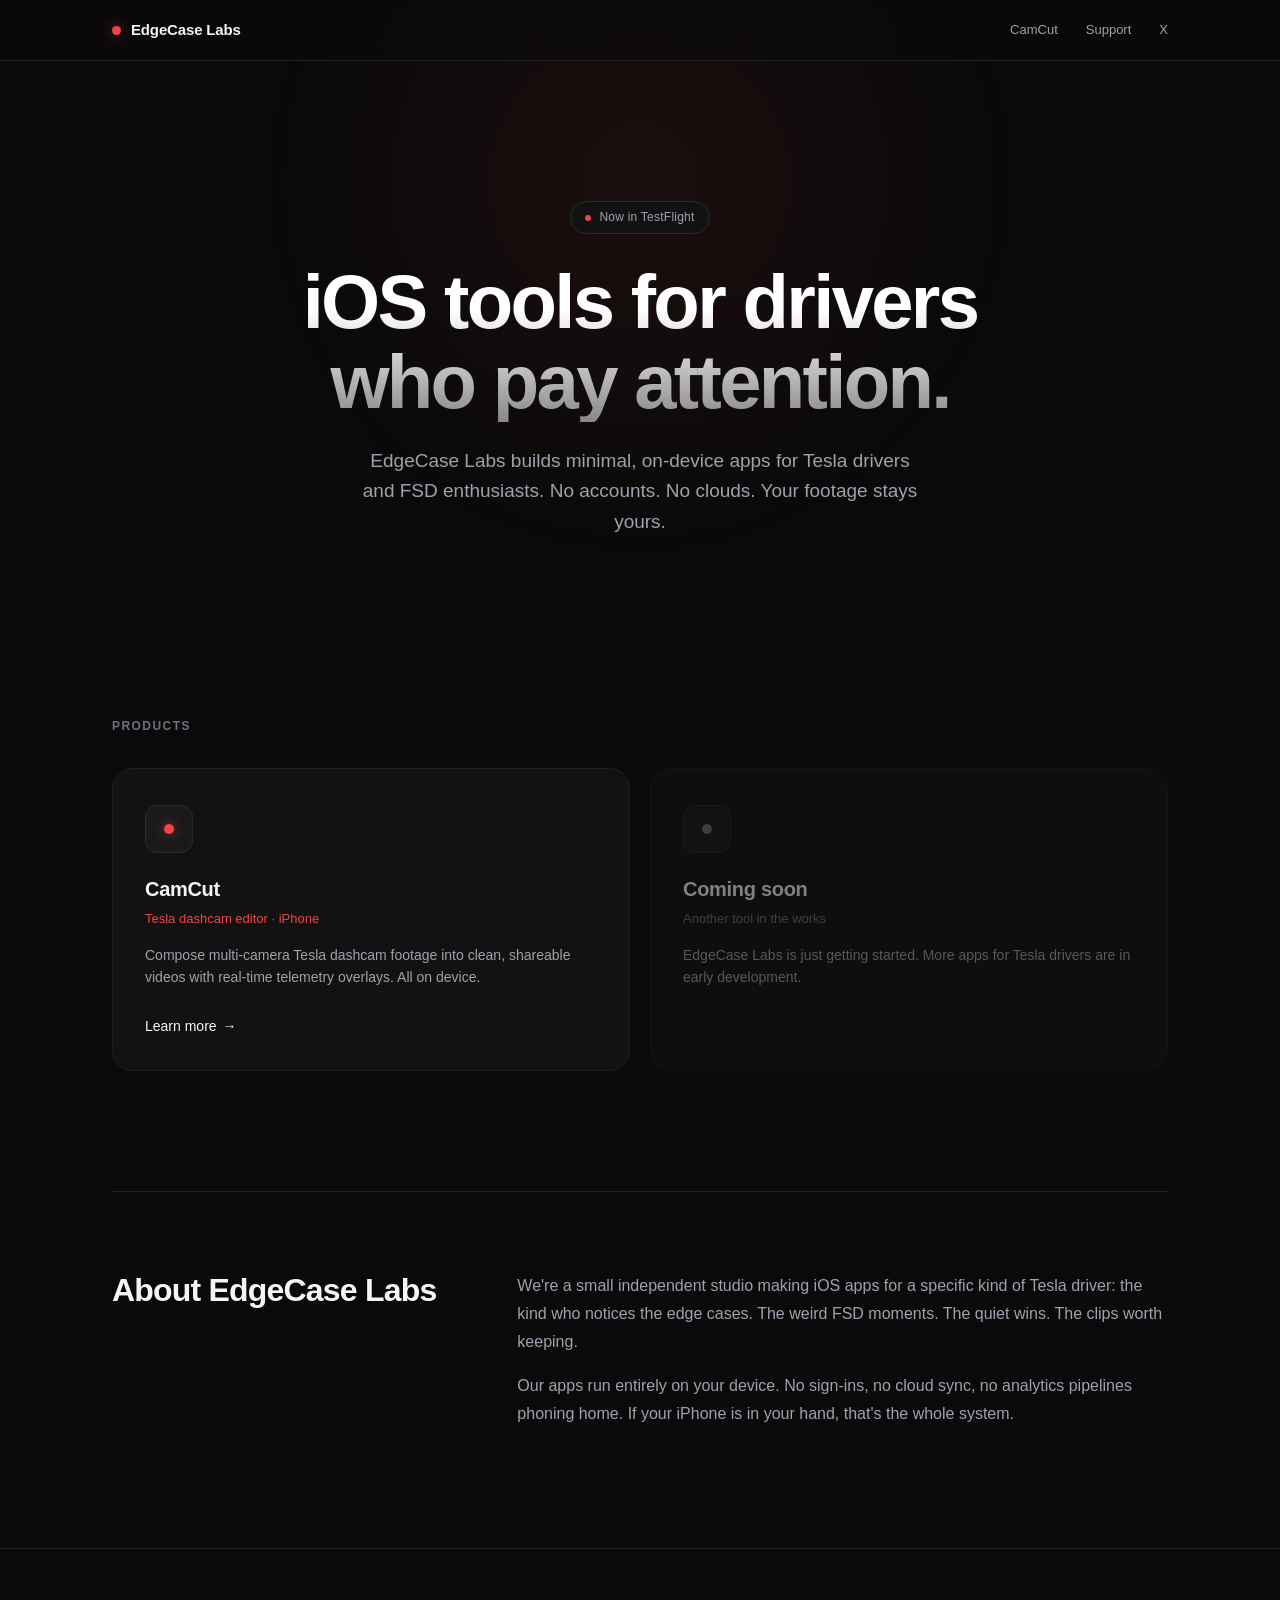
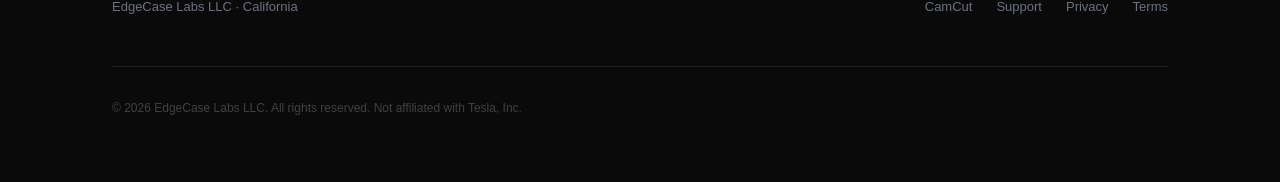
==== index.html @ 7730d458 "Initial site: EdgeCase Labs + CamCut product page - Studio landing at / - CamCut product page at /ca" ====
<!DOCTYPE html>
<html lang="en">
<head>
  <meta charset="UTF-8">
  <meta name="viewport" content="width=device-width, initial-scale=1.0">
  <title>EdgeCase Labs — iOS tools for Tesla drivers</title>
  <meta name="description" content="EdgeCase Labs builds minimal, on-device iOS apps for Tesla drivers and FSD enthusiasts. Makers of CamCut.">

  <meta property="og:title" content="EdgeCase Labs">
  <meta property="og:description" content="iOS tools for Tesla drivers and FSD enthusiasts.">
  <meta property="og:type" content="website">
  <meta property="og:url" content="https://edgecaselabs.app">

  <style>
    *, *::before, *::after { box-sizing: border-box; margin: 0; padding: 0; }
    :root {
      --bg: #0a0a0a;
      --surface: #121212;
      --surface-hover: #171717;
      --border: #1f1f1f;
      --border-strong: #2a2a2a;
      --text: #f5f5f5;
      --text-dim: #9ca3af;
      --text-faint: #6b7280;
      --accent: #ef4444;
      --accent-dim: #dc2626;
    }
    html, body { background: var(--bg); color: var(--text); }
    body {
      font-family: -apple-system, BlinkMacSystemFont, "SF Pro Display", "Inter", "Segoe UI", Helvetica, Arial, sans-serif;
      font-size: 16px;
      line-height: 1.6;
      -webkit-font-smoothing: antialiased;
      text-rendering: optimizeLegibility;
      overflow-x: hidden;
    }
    a { color: var(--text); text-decoration: none; transition: color 0.15s; }
    a:hover { color: var(--accent); }

    /* Ambient background glow */
    body::before {
      content: "";
      position: fixed;
      top: -30%;
      left: 50%;
      transform: translateX(-50%);
      width: 900px;
      height: 900px;
      background: radial-gradient(circle, rgba(239, 68, 68, 0.08) 0%, rgba(239, 68, 68, 0) 60%);
      pointer-events: none;
      z-index: 0;
    }

    /* NAV */
    nav.top {
      position: sticky;
      top: 0;
      z-index: 10;
      backdrop-filter: saturate(180%) blur(20px);
      -webkit-backdrop-filter: saturate(180%) blur(20px);
      background: rgba(10, 10, 10, 0.72);
      border-bottom: 1px solid var(--border);
    }
    .nav-inner {
      max-width: 1120px;
      margin: 0 auto;
      padding: 0 32px;
      display: flex;
      align-items: center;
      justify-content: space-between;
      height: 60px;
    }
    .brand {
      display: flex;
      align-items: center;
      gap: 10px;
      font-size: 15px;
      font-weight: 600;
      letter-spacing: -0.01em;
    }
    .brand-dot {
      width: 9px;
      height: 9px;
      border-radius: 50%;
      background: var(--accent);
      box-shadow: 0 0 16px rgba(239, 68, 68, 0.6);
    }
    .nav-links { display: flex; gap: 28px; }
    .nav-links a {
      font-size: 13px;
      color: var(--text-dim);
      font-weight: 500;
    }
    .nav-links a:hover { color: var(--text); }

    /* Container */
    .wrap {
      max-width: 1120px;
      margin: 0 auto;
      padding: 0 32px;
      position: relative;
      z-index: 1;
    }

    /* Hero */
    .hero {
      padding: 140px 0 100px;
      text-align: center;
    }
    .hero-eyebrow {
      display: inline-flex;
      align-items: center;
      gap: 8px;
      padding: 6px 14px;
      background: var(--surface);
      border: 1px solid var(--border-strong);
      border-radius: 980px;
      font-size: 12px;
      color: var(--text-dim);
      letter-spacing: 0.02em;
      margin-bottom: 28px;
    }
    .hero-eyebrow .pulse {
      width: 6px;
      height: 6px;
      border-radius: 50%;
      background: var(--accent);
      animation: pulse 2s ease-in-out infinite;
    }
    @keyframes pulse {
      0%, 100% { opacity: 1; transform: scale(1); }
      50% { opacity: 0.5; transform: scale(0.8); }
    }
    h1.hero-title {
      font-size: clamp(44px, 7vw, 76px);
      font-weight: 700;
      line-height: 1.05;
      letter-spacing: -0.035em;
      margin-bottom: 24px;
      background: linear-gradient(180deg, #ffffff 30%, #888888 100%);
      -webkit-background-clip: text;
      -webkit-text-fill-color: transparent;
      background-clip: text;
    }
    .hero-sub {
      font-size: clamp(16px, 2vw, 19px);
      color: var(--text-dim);
      max-width: 560px;
      margin: 0 auto 40px;
      line-height: 1.6;
    }

    /* Products section */
    section.products {
      padding: 40px 0 120px;
    }
    .section-label {
      font-size: 12px;
      font-weight: 600;
      color: var(--text-faint);
      letter-spacing: 0.12em;
      text-transform: uppercase;
      margin-bottom: 32px;
    }
    .product-grid {
      display: grid;
      grid-template-columns: repeat(auto-fit, minmax(320px, 1fr));
      gap: 20px;
    }
    .product-card {
      position: relative;
      background: var(--surface);
      border: 1px solid var(--border);
      border-radius: 20px;
      padding: 36px 32px 32px;
      transition: all 0.2s ease;
      overflow: hidden;
    }
    .product-card::before {
      content: "";
      position: absolute;
      inset: 0;
      background: radial-gradient(circle at top right, rgba(239, 68, 68, 0.06) 0%, transparent 60%);
      opacity: 0;
      transition: opacity 0.3s;
      pointer-events: none;
    }
    .product-card:hover {
      background: var(--surface-hover);
      border-color: var(--border-strong);
      transform: translateY(-2px);
    }
    .product-card:hover::before { opacity: 1; }
    .product-icon {
      width: 48px;
      height: 48px;
      border-radius: 12px;
      background: #1a1a1a;
      border: 1px solid var(--border-strong);
      display: flex;
      align-items: center;
      justify-content: center;
      margin-bottom: 20px;
      position: relative;
    }
    .product-icon .camera-dot {
      width: 10px;
      height: 10px;
      border-radius: 50%;
      background: var(--accent);
      box-shadow: 0 0 12px rgba(239, 68, 68, 0.6);
    }
    .product-card h3 {
      font-size: 20px;
      font-weight: 600;
      letter-spacing: -0.015em;
      margin-bottom: 4px;
    }
    .product-card .product-tagline {
      font-size: 13px;
      color: var(--accent);
      font-weight: 500;
      margin-bottom: 14px;
    }
    .product-card p {
      color: var(--text-dim);
      font-size: 14px;
      line-height: 1.6;
      margin-bottom: 24px;
    }
    .product-link {
      display: inline-flex;
      align-items: center;
      gap: 6px;
      font-size: 14px;
      color: var(--text);
      font-weight: 500;
    }
    .product-link .arrow {
      transition: transform 0.2s;
    }
    .product-card:hover .product-link .arrow {
      transform: translateX(4px);
    }

    /* Coming soon card */
    .product-card.placeholder {
      opacity: 0.5;
      cursor: default;
    }
    .product-card.placeholder:hover {
      background: var(--surface);
      transform: none;
    }
    .product-card.placeholder .product-icon .camera-dot {
      background: var(--text-faint);
      box-shadow: none;
    }
    .product-card.placeholder .product-tagline {
      color: var(--text-faint);
    }

    /* About section */
    section.about {
      padding: 80px 0 120px;
      border-top: 1px solid var(--border);
    }
    .about-grid {
      display: grid;
      grid-template-columns: 1fr 2fr;
      gap: 80px;
      align-items: start;
    }
    .about-heading {
      font-size: 32px;
      font-weight: 700;
      letter-spacing: -0.025em;
      line-height: 1.15;
    }
    .about-body p {
      color: var(--text-dim);
      font-size: 16px;
      line-height: 1.75;
      margin-bottom: 16px;
    }
    .about-body p:last-child { margin-bottom: 0; }
    @media (max-width: 720px) {
      .about-grid { grid-template-columns: 1fr; gap: 32px; }
    }

    /* Footer */
    footer {
      border-top: 1px solid var(--border);
      padding: 48px 0 64px;
    }
    .footer-inner {
      max-width: 1120px;
      margin: 0 auto;
      padding: 0 32px;
      display: flex;
      justify-content: space-between;
      align-items: center;
      flex-wrap: wrap;
      gap: 16px;
    }
    .footer-brand {
      font-size: 13px;
      color: var(--text-faint);
    }
    .footer-links { display: flex; gap: 24px; }
    .footer-links a {
      font-size: 13px;
      color: var(--text-faint);
    }
    .footer-links a:hover { color: var(--text); }
    .footer-note {
      width: 100%;
      margin-top: 32px;
      padding-top: 32px;
      border-top: 1px solid var(--border);
      font-size: 12px;
      color: #404040;
    }
  </style>
</head>
<body>

<nav class="top">
  <div class="nav-inner">
    <a href="/" class="brand">
      <span class="brand-dot"></span>
      <span>EdgeCase Labs</span>
    </a>
    <div class="nav-links">
      <a href="/camcut/">CamCut</a>
      <a href="/support.html">Support</a>
      <a href="https://x.com/edgecase411" target="_blank" rel="noopener">X</a>
    </div>
  </div>
</nav>

<div class="wrap">

  <section class="hero">
    <div class="hero-eyebrow">
      <span class="pulse"></span>
      Now in TestFlight
    </div>
    <h1 class="hero-title">iOS tools for drivers<br>who pay attention.</h1>
    <p class="hero-sub">EdgeCase Labs builds minimal, on-device apps for Tesla drivers and FSD enthusiasts. No accounts. No clouds. Your footage stays yours.</p>
  </section>

  <section class="products">
    <div class="section-label">Products</div>
    <div class="product-grid">

      <a href="/camcut/" class="product-card">
        <div class="product-icon"><span class="camera-dot"></span></div>
        <h3>CamCut</h3>
        <div class="product-tagline">Tesla dashcam editor · iPhone</div>
        <p>Compose multi-camera Tesla dashcam footage into clean, shareable videos with real-time telemetry overlays. All on device.</p>
        <span class="product-link">Learn more <span class="arrow">→</span></span>
      </a>

      <div class="product-card placeholder">
        <div class="product-icon"><span class="camera-dot"></span></div>
        <h3>Coming soon</h3>
        <div class="product-tagline">Another tool in the works</div>
        <p>EdgeCase Labs is just getting started. More apps for Tesla drivers are in early development.</p>
      </div>

    </div>
  </section>

  <section class="about">
    <div class="about-grid">
      <h2 class="about-heading">About EdgeCase Labs</h2>
      <div class="about-body">
        <p>We're a small independent studio making iOS apps for a specific kind of Tesla driver: the kind who notices the edge cases. The weird FSD moments. The quiet wins. The clips worth keeping.</p>
        <p>Our apps run entirely on your device. No sign-ins, no cloud sync, no analytics pipelines phoning home. If your iPhone is in your hand, that's the whole system.</p>
      </div>
    </div>
  </section>

</div>

<footer>
  <div class="footer-inner">
    <div class="footer-brand">EdgeCase Labs LLC · California</div>
    <div class="footer-links">
      <a href="/camcut/">CamCut</a>
      <a href="/support.html">Support</a>
      <a href="/privacy.html">Privacy</a>
      <a href="/terms.html">Terms</a>
    </div>
    <div class="footer-note">&copy; 2026 EdgeCase Labs LLC. All rights reserved. Not affiliated with Tesla, Inc.</div>
  </div>
</footer>

</body>
</html>
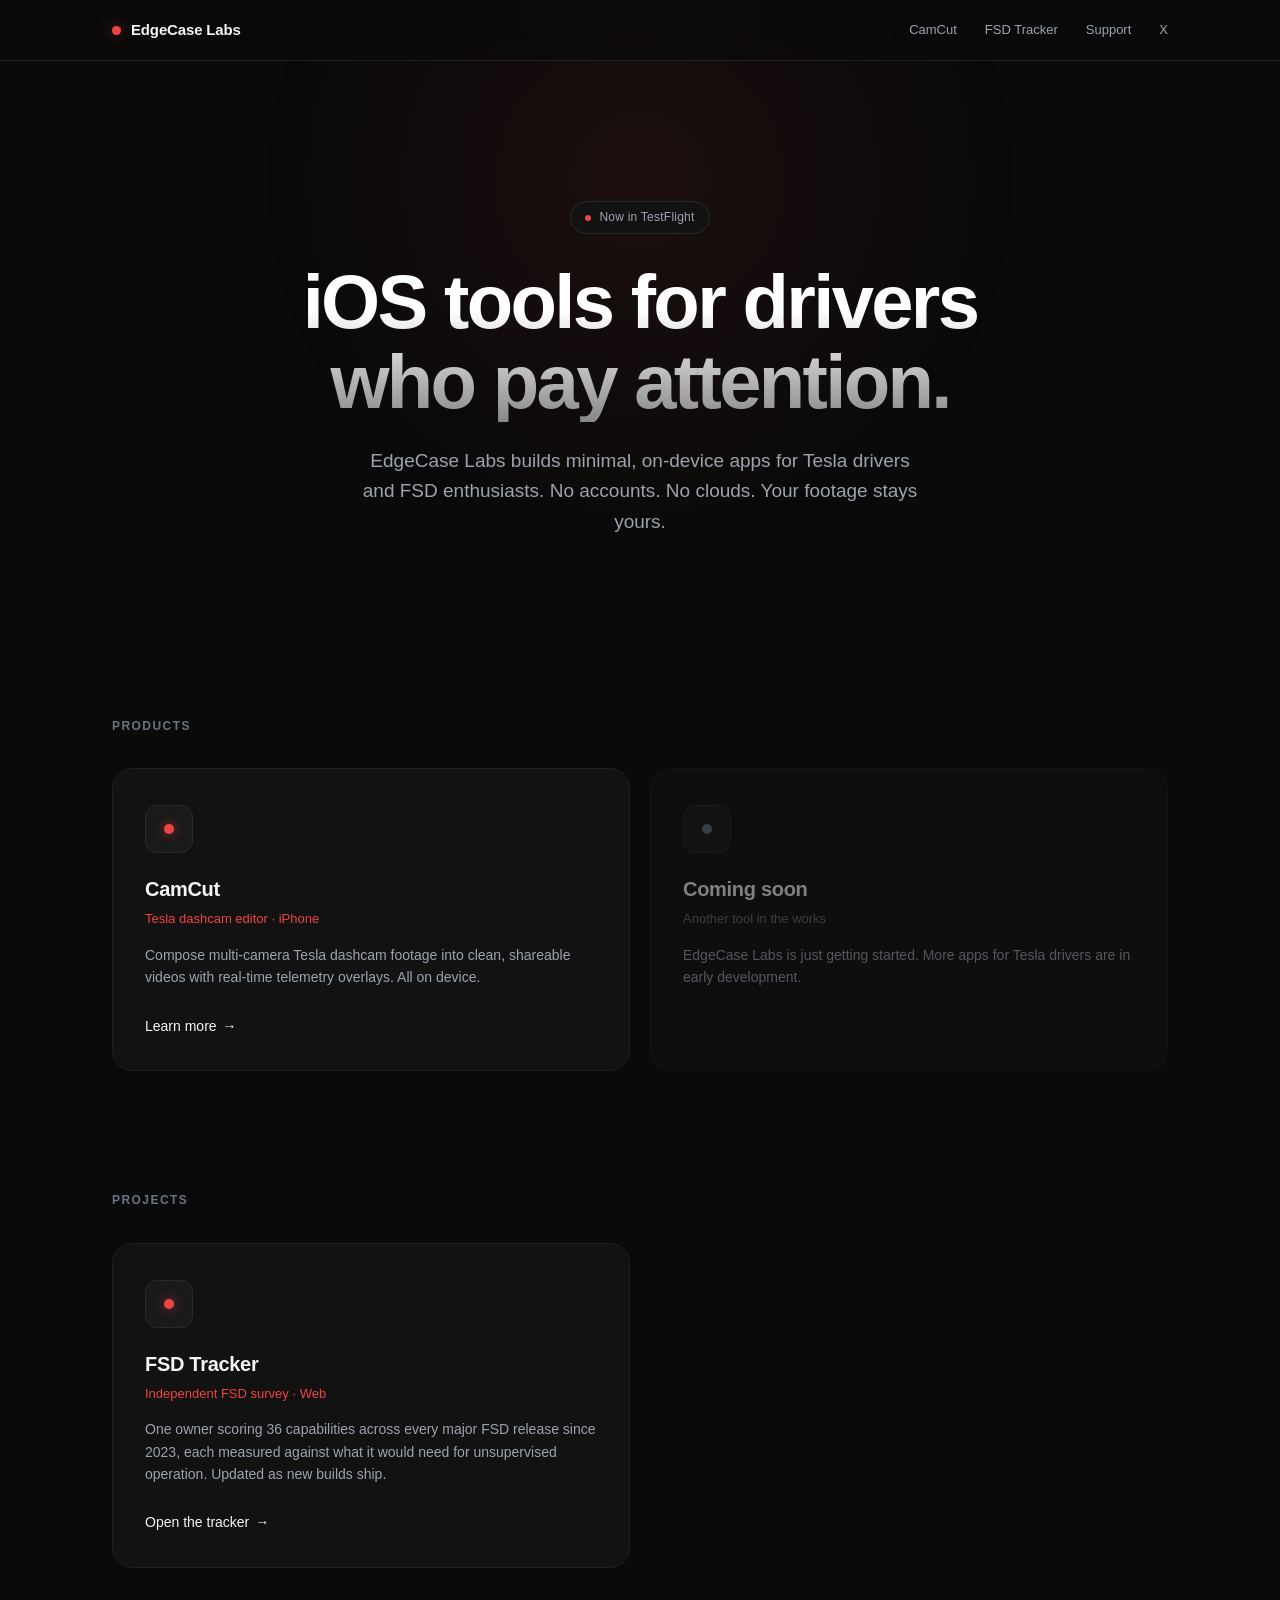
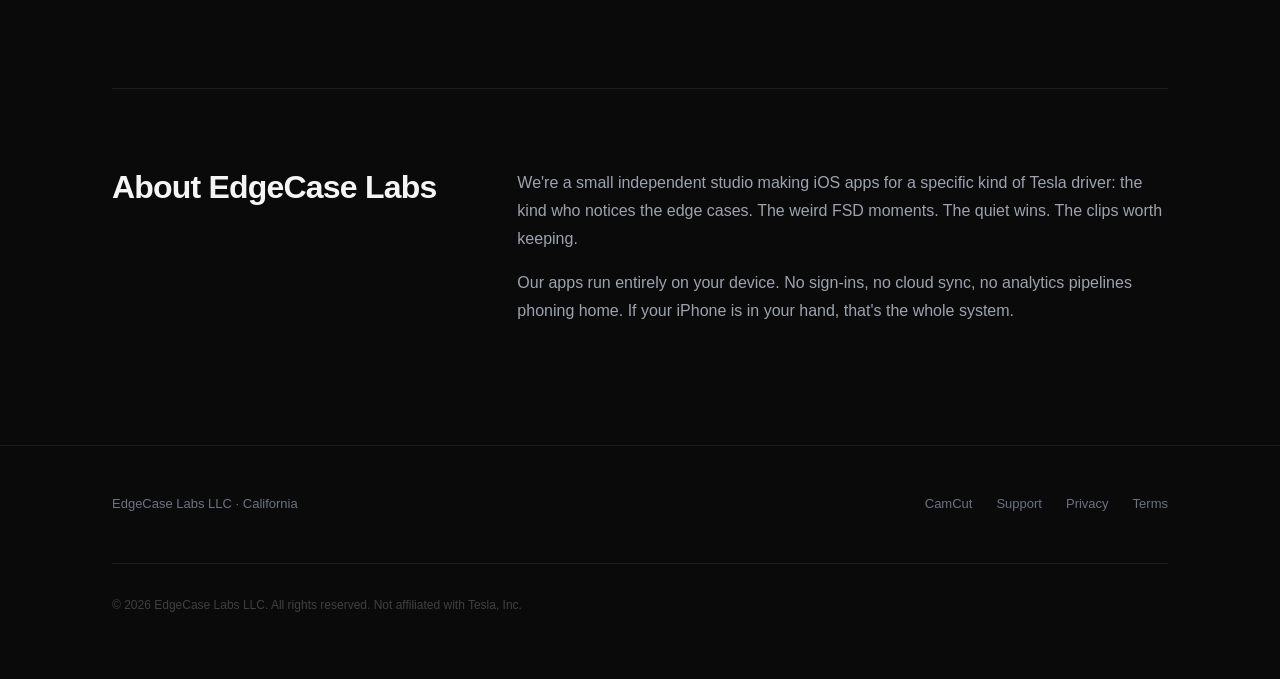
==== commit 941ac057: "Add FSD Tracker under a new Projects section The tracker is a public build of the survey app: same s" ====
--- a/index.html
+++ b/index.html
@@ -260,6 +260,19 @@
       color: var(--text-faint);
     }
 
+    /* Projects section */
+    section.projects {
+      padding: 0 0 120px;
+    }
+    .project-grid {
+      display: grid;
+      grid-template-columns: repeat(2, minmax(0, 1fr));
+      gap: 20px;
+    }
+    @media (max-width: 720px) {
+      .project-grid { grid-template-columns: 1fr; }
+    }
+
     /* About section */
     section.about {
       padding: 80px 0 120px;
@@ -333,6 +346,7 @@
     </a>
     <div class="nav-links">
       <a href="/camcut/">CamCut</a>
+      <a href="/fsd/">FSD Tracker</a>
       <a href="/support.html">Support</a>
       <a href="https://x.com/edgecase411" target="_blank" rel="noopener">X</a>
     </div>
@@ -368,6 +382,21 @@
         <div class="product-tagline">Another tool in the works</div>
         <p>EdgeCase Labs is just getting started. More apps for Tesla drivers are in early development.</p>
       </div>
+
+    </div>
+  </section>
+
+  <section class="projects wrap" id="projects">
+    <div class="section-label">Projects</div>
+    <div class="project-grid">
+
+      <a href="/fsd/" class="product-card">
+        <div class="product-icon"><span class="camera-dot"></span></div>
+        <h3>FSD Tracker</h3>
+        <div class="product-tagline">Independent FSD survey &middot; Web</div>
+        <p>One owner scoring 36 capabilities across every major FSD release since 2023, each measured against what it would need for unsupervised operation. Updated as new builds ship.</p>
+        <span class="product-link">Open the tracker <span class="arrow">&rarr;</span></span>
+      </a>
 
     </div>
   </section>
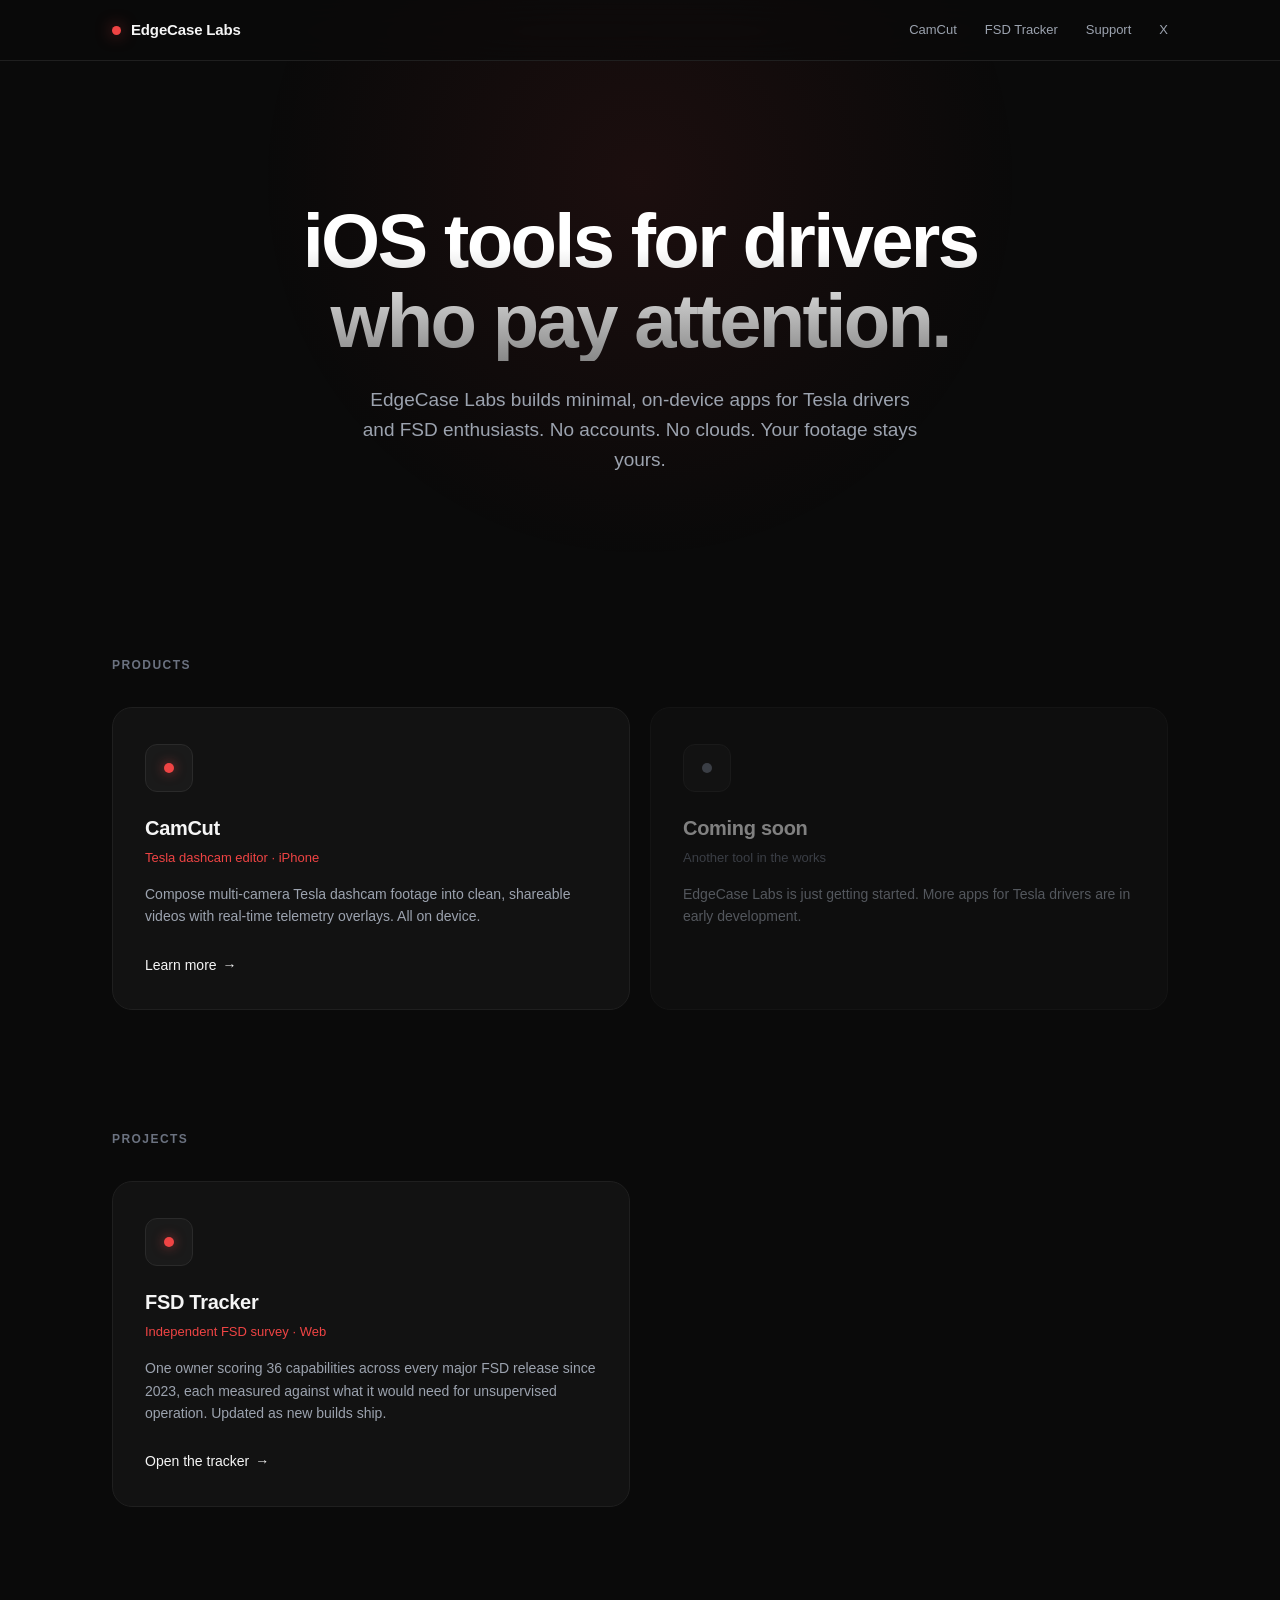
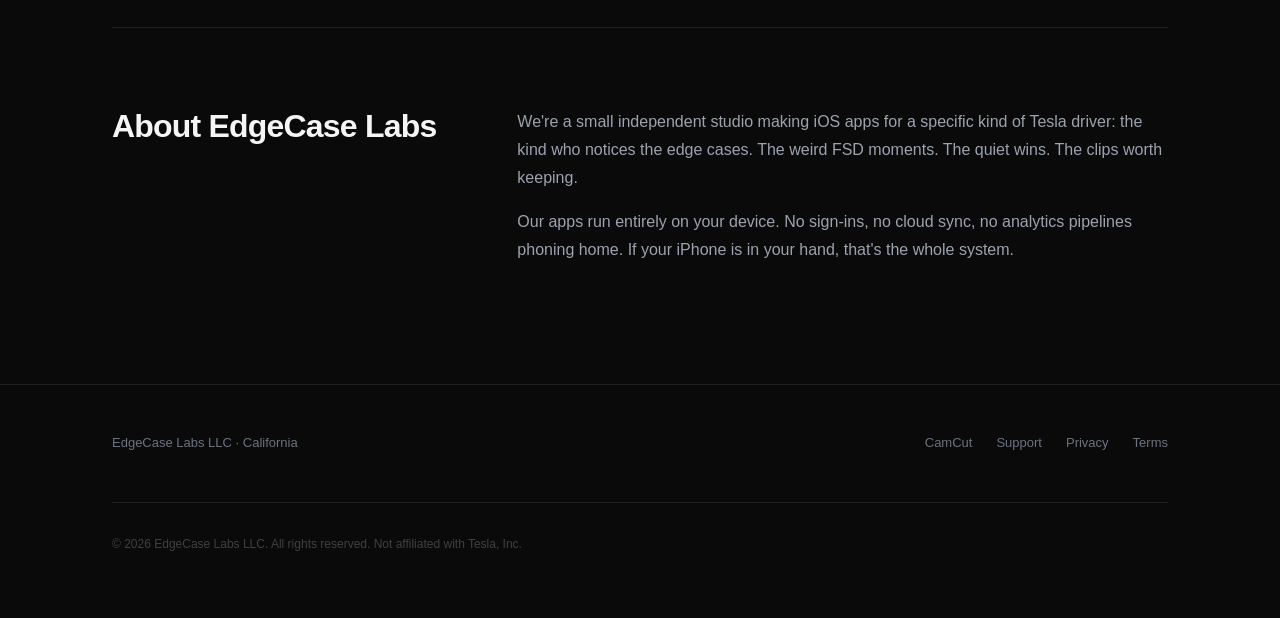
==== commit 77bde34a: "Remove TestFlight status; refresh the tracker build CamCut is past the TestFlight-only stage. The ho" ====
--- a/index.html
+++ b/index.html
@@ -356,10 +356,6 @@
 <div class="wrap">
 
   <section class="hero">
-    <div class="hero-eyebrow">
-      <span class="pulse"></span>
-      Now in TestFlight
-    </div>
     <h1 class="hero-title">iOS tools for drivers<br>who pay attention.</h1>
     <p class="hero-sub">EdgeCase Labs builds minimal, on-device apps for Tesla drivers and FSD enthusiasts. No accounts. No clouds. Your footage stays yours.</p>
   </section>
